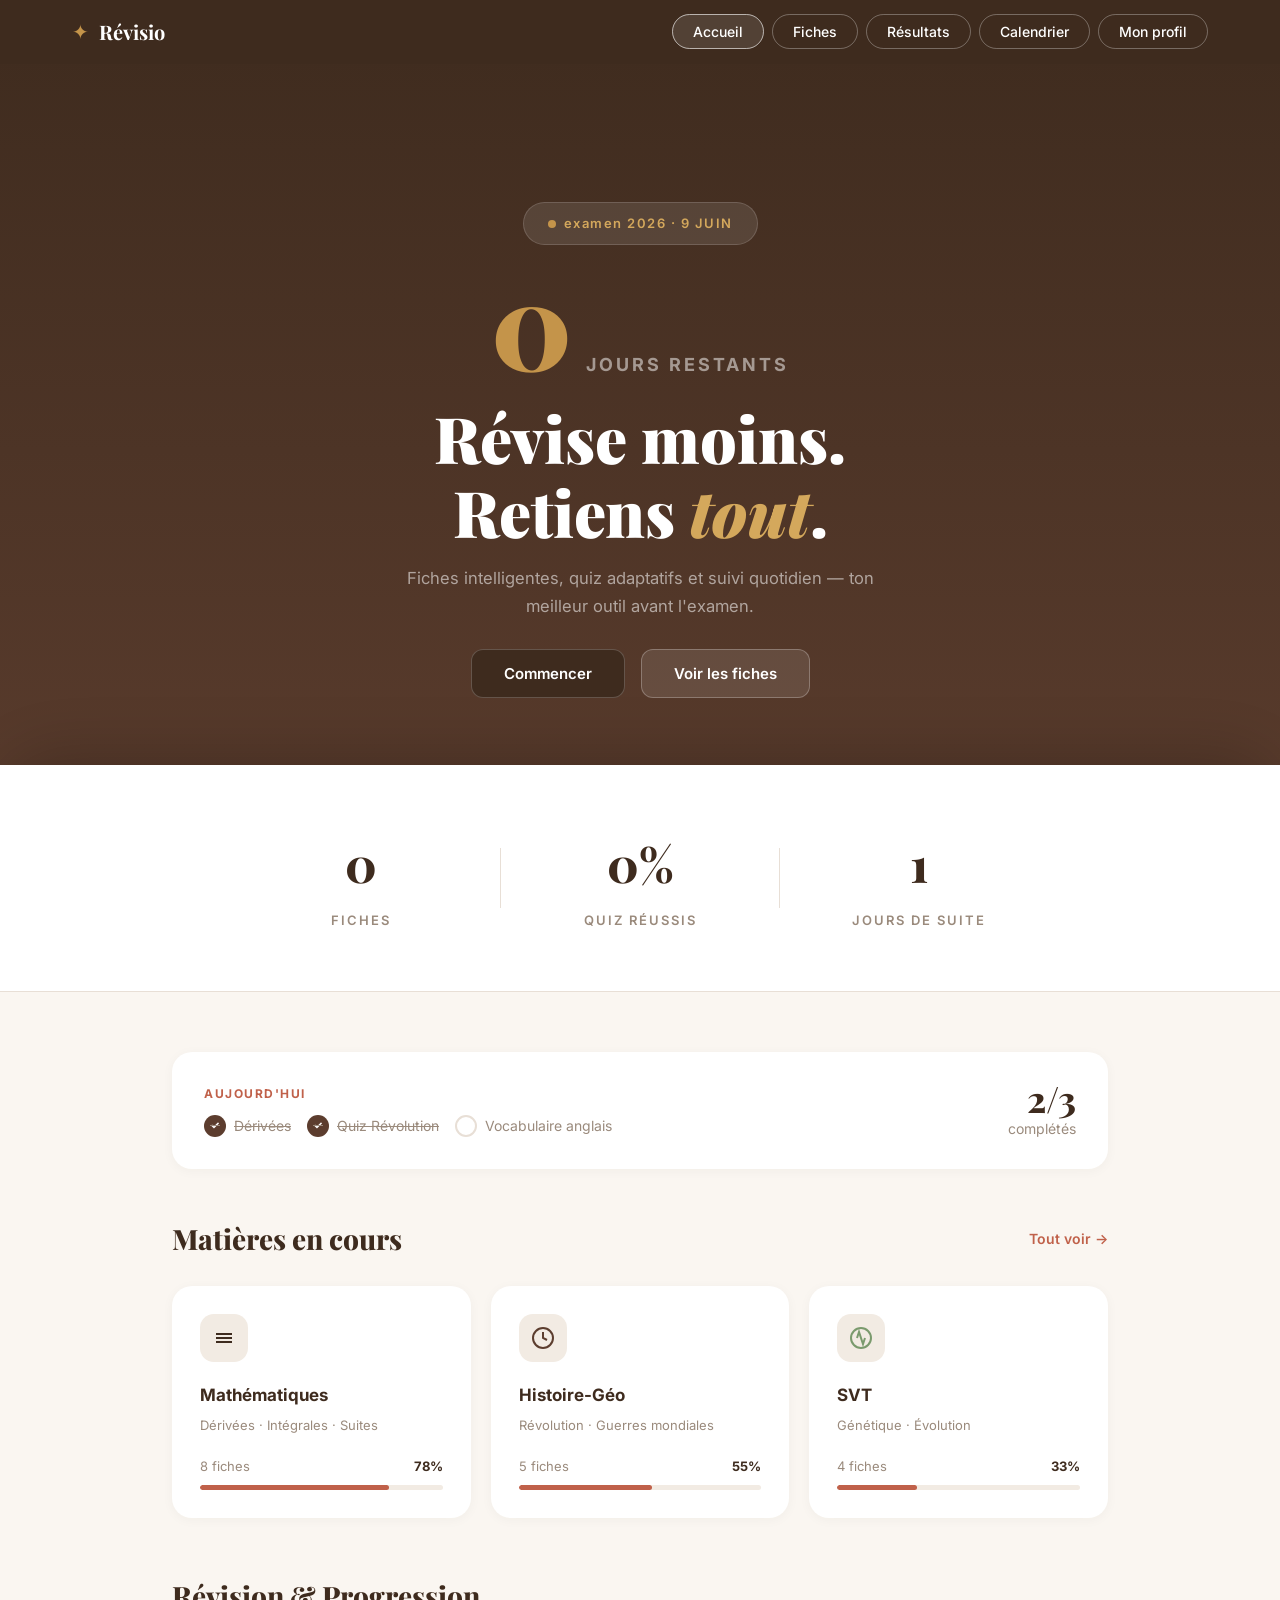
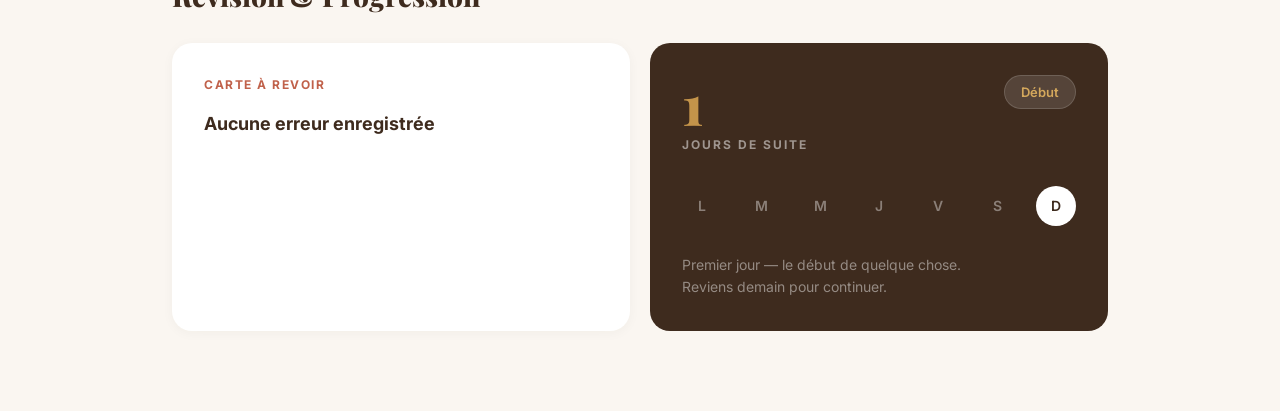
==== index.html @ da055833 "Initial commit - Révisio site" ====
<!DOCTYPE html>
<html lang="fr">
<head>
    <meta charset="UTF-8">
    <meta name="viewport" content="width=device-width, initial-scale=1.0">
    <title>Révisio — Révise moins. Retiens tout.</title>
    <link rel="stylesheet" href="css/style.css">
    <link href="https://fonts.googleapis.com/css2?family=Playfair+Display:ital,wght@0,700;0,800;0,900;1,700;1,800&family=Inter:wght@400;500;600;700&display=swap" rel="stylesheet">
</head>
<body>

    <!-- NAVBAR -->
    <nav class="navbar">
        <div class="nav-container">
            <div class="nav-logo">
                <span class="logo-icon">✦</span>
                <span class="logo-text">Révisio</span>
            </div>
            <div class="nav-hamburger" onclick="this.classList.toggle('open');document.querySelector('.nav-links').classList.toggle('open')"><span></span><span></span><span></span></div>
            <ul class="nav-links">
                <li><a href="index.html" class="active">Accueil</a></li>
                <li><a href="fiches.html">Fiches</a></li>
                <li><a href="resultats.html">Résultats</a></li>
                <li><a href="calendrier.html">Calendrier</a></li>
                <li><a href="#">Mon profil</a></li>
            </ul>
        </div>
    </nav>

    <!-- HERO -->
    <section class="hero">
        <div class="hero-container">
            <div class="hero-badge">
                <span class="badge-dot"></span>
                examen 2026 · 9 JUIN
            </div>
            <div class="countdown-big">
                <span id="countdown"></span> <span class="countdown-label">JOURS RESTANTS</span>
            </div>
            <h1 class="hero-title">Révise moins.<br>Retiens <em>tout</em>.</h1>
            <p class="hero-subtitle">Fiches intelligentes, quiz adaptatifs et suivi quotidien — ton<br>meilleur outil avant l'examen.</p>
            <div class="hero-buttons">
                <button class="btn btn-dark">Commencer</button>
                <button class="btn btn-outline">Voir les fiches</button>
            </div>
        </div>
    </section>

    <!-- SPACER to push content below the fixed hero -->
    <div class="hero-spacer"></div>

    <!-- CONTENT PANEL that slides up over the hero -->
    <div class="content-panel">

    <!-- STATS -->
    <section class="stats">
        <div class="stats-container">
            <div class="stat-item">
                <span class="stat-number">0</span>
                <span class="stat-label">FICHES</span>
            </div>
            <div class="stat-divider"></div>
            <div class="stat-item">
                <span class="stat-number">0%</span>
                <span class="stat-label">QUIZ RÉUSSIS</span>
            </div>
            <div class="stat-divider"></div>
            <div class="stat-item">
                <span class="stat-number">0</span>
                <span class="stat-label">JOURS DE SUITE</span>
            </div>
        </div>
    </section>

    <!-- DAILY PROGRESS & MATIÈRES -->
    <section class="main-content">
        <div class="main-container">

            <!-- TODAY -->
            <div class="today-card">
                <div class="today-left">
                    <span class="today-label">AUJOURD'HUI</span>
                    <div class="today-tasks">
                        <span class="task done"><span class="task-check">✓</span> Dérivées</span>
                        <span class="task done"><span class="task-check">✓</span> Quiz Révolution</span>
                        <span class="task pending"><span class="task-circle"></span> Vocabulaire anglais</span>
                    </div>
                </div>
                <div class="today-right">
                    <span class="today-count">2/3</span>
                    <span class="today-completed">complétés</span>
                </div>
            </div>

            <!-- MATIÈRES EN COURS -->
            <div class="matieres-header">
                <h2>Matières en cours</h2>
                <a href="#" class="see-all">Tout voir →</a>
            </div>
            <div class="matieres-grid">
                <div class="matiere-card">
                    <div class="matiere-icon icon-math">
                        <svg width="24" height="24" viewBox="0 0 24 24" fill="none" stroke="currentColor" stroke-width="2"><line x1="4" y1="8" x2="20" y2="8"/><line x1="4" y1="12" x2="20" y2="12"/><line x1="4" y1="16" x2="20" y2="16"/></svg>
                    </div>
                    <h3>Mathématiques</h3>
                    <p class="matiere-topics">Dérivées · Intégrales · Suites</p>
                    <div class="matiere-progress">
                        <div class="progress-info">
                            <span>8 fiches</span>
                            <span>78%</span>
                        </div>
                        <div class="progress-bar">
                            <div class="progress-fill" data-progress="78"></div>
                        </div>
                    </div>
                </div>
                <div class="matiere-card">
                    <div class="matiere-icon icon-history">
                        <svg width="24" height="24" viewBox="0 0 24 24" fill="none" stroke="currentColor" stroke-width="2"><circle cx="12" cy="12" r="10"/><polyline points="12 6 12 12 16 14"/></svg>
                    </div>
                    <h3>Histoire-Géo</h3>
                    <p class="matiere-topics">Révolution · Guerres mondiales</p>
                    <div class="matiere-progress">
                        <div class="progress-info">
                            <span>5 fiches</span>
                            <span>55%</span>
                        </div>
                        <div class="progress-bar">
                            <div class="progress-fill" data-progress="55"></div>
                        </div>
                    </div>
                </div>
                <div class="matiere-card">
                    <div class="matiere-icon icon-svt">
                        <svg width="24" height="24" viewBox="0 0 24 24" fill="none" stroke="currentColor" stroke-width="2"><path d="M12 2C6.48 2 2 6.48 2 12s4.48 10 10 10 10-4.48 10-10S17.52 2 12 2z"/><path d="M8 12l2-6 4 12 2-6"/></svg>
                    </div>
                    <h3>SVT</h3>
                    <p class="matiere-topics">Génétique · Évolution</p>
                    <div class="matiere-progress">
                        <div class="progress-info">
                            <span>4 fiches</span>
                            <span>33%</span>
                        </div>
                        <div class="progress-bar">
                            <div class="progress-fill" data-progress="33"></div>
                        </div>
                    </div>
                </div>
            </div>

            <!-- RÉVISION & PROGRESSION -->
            <h2 class="section-title">Révision & Progression</h2>
            <div class="quiz-progression-grid">
                <!-- Flashcard difficile -->
                <div class="quiz-card" id="hardFlashcard">
                    <span class="quiz-label">CARTE À REVOIR</span>
                    <p class="quiz-question" id="hardQuestion">Aucune erreur enregistrée</p>
                    <div class="quiz-answer-reveal">
                        <button class="btn btn-outline btn-sm" id="hardRevealBtn">Voir la réponse</button>
                        <p class="quiz-answer-text" id="hardAnswer" style="display:none;"></p>
                    </div>
                </div>
                <!-- Streak -->
                <div class="streak-card">
                    <div class="streak-top">
                        <div>
                            <span class="streak-number">7</span>
                            <span class="streak-text">JOURS DE SUITE</span>
                        </div>
                        <span class="streak-badge">En feu</span>
                    </div>
                    <div class="streak-days">
                        <span class="day">L</span>
                        <span class="day">M</span>
                        <span class="day">M</span>
                        <span class="day">J</span>
                        <span class="day">V</span>
                        <span class="day">S</span>
                        <span class="day active">D</span>
                    </div>
                    <p class="streak-message">Tu révises chaque jour depuis une semaine.<br>Continue — l'examen approche.</p>
                </div>
            </div>

        </div>
    </section>

    </div><!-- /content-panel -->

    <script src="js/script.js"></script>
    <script>
        // Charger une flashcard difficile depuis les erreurs
        const global = JSON.parse(localStorage.getItem('fc_results_global') || '{}');
        const allErrors = [];
        Object.values(global).forEach(m => {
            if (m.errors) allErrors.push(...m.errors);
        });
        if (allErrors.length > 0) {
            const rand = allErrors[Math.floor(Math.random() * allErrors.length)];
            document.getElementById('hardQuestion').textContent = rand.q;
            document.getElementById('hardAnswer').textContent = rand.a;
            document.getElementById('hardRevealBtn').addEventListener('click', function() {
                const ans = document.getElementById('hardAnswer');
                if (ans.style.display === 'none') {
                    ans.style.display = 'block';
                    this.textContent = 'Masquer';
                } else {
                    ans.style.display = 'none';
                    this.textContent = 'Voir la réponse';
                }
            });
        } else {
            document.getElementById('hardRevealBtn').style.display = 'none';
        }
    </script>

</body>
</html>
---- css/style.css ----
/* ===== RESET & BASE ===== */
*, *::before, *::after {
    margin: 0;
    padding: 0;
    box-sizing: border-box;
}

:root {
    --brown-dark: #3E2B1E;
    --brown-medium: #5C3D2E;
    --brown-light: #8B6F5E;
    --cream: #FAF6F1;
    --cream-dark: #F2EBE3;
    --gold: #C4944A;
    --gold-light: #D4A85C;
    --red-soft: #C0614A;
    --green-soft: #7A9A6D;
    --text-dark: #3E2B1E;
    --text-muted: #9A8A7C;
    --white: #FFFFFF;
    --border: #E8DFD6;
}

html {
    scroll-behavior: smooth;
}

body {
    font-family: 'Inter', -apple-system, BlinkMacSystemFont, sans-serif;
    color: var(--text-dark);
    background: var(--brown-dark);
    line-height: 1.6;
    overflow-x: hidden;
}

/* ===== NAVBAR ===== */
.navbar {
    background: var(--brown-dark);
    padding: 16px 0;
    position: fixed;
    top: 0;
    left: 0;
    right: 0;
    z-index: 200;
}

.nav-container {
    max-width: 1200px;
    margin: 0 auto;
    padding: 0 32px;
    display: flex;
    align-items: center;
    justify-content: space-between;
}

.nav-logo {
    display: flex;
    align-items: center;
    gap: 10px;
    color: var(--white);
}

.logo-icon {
    font-size: 20px;
    color: var(--gold);
}

.logo-text {
    font-family: 'Playfair Display', serif;
    font-size: 20px;
    font-weight: 700;
    color: var(--white);
}

.nav-links {
    display: flex;
    list-style: none;
    gap: 8px;
}

.nav-links a {
    text-decoration: none;
    color: var(--white);
    font-size: 14px;
    font-weight: 500;
    padding: 8px 20px;
    border-radius: 50px;
    border: 1.5px solid rgba(255, 255, 255, 0.3);
    transition: all 0.3s ease;
}

.nav-links a:hover,
.nav-links a.active {
    background: rgba(255, 255, 255, 0.1);
    border-color: rgba(255, 255, 255, 0.6);
}

/* ===== HERO (fixed behind everything) ===== */
.hero {
    background: linear-gradient(180deg, var(--brown-dark) 0%, var(--brown-medium) 100%);
    position: fixed;
    top: 0;
    left: 0;
    right: 0;
    height: 100vh;
    display: flex;
    align-items: center;
    justify-content: center;
    text-align: center;
    z-index: 1;
}

.hero-container {
    max-width: 800px;
    margin: 0 auto;
    padding: 0 32px;
}

.hero-badge {
    display: inline-flex;
    align-items: center;
    gap: 8px;
    background: rgba(255, 255, 255, 0.1);
    border: 1px solid rgba(255, 255, 255, 0.15);
    color: var(--gold-light);
    font-size: 13px;
    font-weight: 600;
    letter-spacing: 1.5px;
    padding: 10px 24px;
    border-radius: 50px;
    margin-bottom: 16px;
}

/* ===== COUNTDOWN BIG ===== */
.countdown-big {
    margin-bottom: 20px;
    display: flex;
    align-items: baseline;
    justify-content: center;
    gap: 14px;
}

.countdown-big #countdown {
    font-family: 'Playfair Display', serif;
    font-size: clamp(64px, 10vw, 120px);
    font-weight: 900;
    color: var(--gold);
    line-height: 1;
}

.countdown-label {
    font-size: clamp(12px, 1.5vw, 18px);
    font-weight: 700;
    letter-spacing: 3px;
    color: rgba(255, 255, 255, 0.5);
}

.badge-dot {
    width: 8px;
    height: 8px;
    background: var(--gold);
    border-radius: 50%;
    display: inline-block;
}

.hero-title {
    font-family: 'Playfair Display', serif;
    font-size: clamp(36px, 5vw, 64px);
    font-weight: 900;
    color: var(--white);
    line-height: 1.15;
    margin-bottom: 16px;
}

.hero-title em {
    font-style: italic;
    color: var(--gold-light);
}

.hero-subtitle {
    color: rgba(255, 255, 255, 0.55);
    font-size: clamp(14px, 1.3vw, 17px);
    line-height: 1.7;
    margin-bottom: 28px;
}

.hero-buttons {
    display: flex;
    gap: 16px;
    justify-content: center;
}

.btn {
    padding: 14px 32px;
    border-radius: 12px;
    font-size: 15px;
    font-weight: 600;
    cursor: pointer;
    transition: all 0.3s ease;
    border: none;
    font-family: inherit;
}

.btn-dark {
    background: var(--brown-dark);
    color: var(--white);
    border: 1.5px solid rgba(255, 255, 255, 0.2);
}

.btn-dark:hover {
    background: #2E1E12;
    border-color: rgba(255, 255, 255, 0.4);
}

.btn-outline {
    background: rgba(255, 255, 255, 0.1);
    color: var(--white);
    border: 1.5px solid rgba(255, 255, 255, 0.25);
}

.btn-outline:hover {
    background: rgba(255, 255, 255, 0.18);
}

/* ===== SPACER (pushes content below hero) ===== */
.hero-spacer {
    height: 85vh;
    position: relative;
    z-index: 1;
    pointer-events: none;
}

/* ===== CONTENT PANEL (slides up over the hero) ===== */
.content-panel {
    position: relative;
    z-index: 300;
    background: var(--white);
    border-radius: 60px 60px 0 0;
    box-shadow: 0 -10px 60px rgba(0, 0, 0, 0.2);
}

/* ===== STATS ===== */
.stats {
    background: var(--white);
    padding: 60px 0;
    border-bottom: 1px solid var(--border);
}

.stats-container {
    max-width: 900px;
    margin: 0 auto;
    padding: 0 32px;
    display: flex;
    align-items: center;
    justify-content: center;
}

.stat-item {
    flex: 1;
    text-align: center;
    display: flex;
    flex-direction: column;
    gap: 8px;
}

.stat-number {
    font-family: 'Playfair Display', serif;
    font-size: 48px;
    font-weight: 800;
    color: var(--brown-dark);
}

.stat-label {
    font-size: 13px;
    font-weight: 600;
    letter-spacing: 2px;
    color: var(--text-muted);
}

.stat-divider {
    width: 1px;
    height: 60px;
    background: var(--border);
}

/* ===== MAIN CONTENT ===== */
.main-content {
    background: var(--cream);
    padding: 60px 0 80px;
}

.main-container {
    max-width: 1000px;
    margin: 0 auto;
    padding: 0 32px;
}

/* TODAY CARD */
.today-card {
    background: var(--white);
    border-radius: 20px;
    padding: 28px 32px;
    display: flex;
    align-items: center;
    justify-content: space-between;
    margin-bottom: 48px;
    box-shadow: 0 2px 12px rgba(62, 43, 30, 0.04);
}

.today-label {
    font-size: 12px;
    font-weight: 700;
    letter-spacing: 1.5px;
    color: var(--red-soft);
    display: block;
    margin-bottom: 12px;
}

.today-tasks {
    display: flex;
    gap: 16px;
    align-items: center;
}

.task {
    display: inline-flex;
    align-items: center;
    gap: 8px;
    font-size: 14px;
    color: var(--text-muted);
}

.task-check {
    width: 22px;
    height: 22px;
    border-radius: 50%;
    background: var(--brown-medium);
    color: white;
    display: inline-flex;
    align-items: center;
    justify-content: center;
    font-size: 11px;
    font-weight: 700;
}

.task-circle {
    width: 22px;
    height: 22px;
    border-radius: 50%;
    border: 2px solid var(--border);
    display: inline-block;
}

.task.done {
    text-decoration: line-through;
    color: var(--text-muted);
}

.today-right {
    text-align: right;
}

.today-count {
    font-family: 'Playfair Display', serif;
    font-size: 36px;
    font-weight: 800;
    color: var(--brown-dark);
    display: block;
    line-height: 1;
}

.today-completed {
    font-size: 14px;
    color: var(--text-muted);
}

/* MATIÈRES */
.matieres-header {
    display: flex;
    justify-content: space-between;
    align-items: center;
    margin-bottom: 24px;
}

.matieres-header h2 {
    font-family: 'Playfair Display', serif;
    font-size: 28px;
    font-weight: 800;
    color: var(--brown-dark);
}

.see-all {
    color: var(--red-soft);
    text-decoration: none;
    font-size: 14px;
    font-weight: 600;
    transition: opacity 0.2s;
}

.see-all:hover {
    opacity: 0.7;
}

.matieres-grid {
    display: grid;
    grid-template-columns: repeat(3, 1fr);
    gap: 20px;
    margin-bottom: 56px;
}

.matiere-card {
    background: var(--white);
    border-radius: 20px;
    padding: 28px;
    box-shadow: 0 2px 12px rgba(62, 43, 30, 0.04);
    transition: transform 0.2s ease, box-shadow 0.2s ease;
}

.matiere-card:hover {
    transform: translateY(-2px);
    box-shadow: 0 8px 24px rgba(62, 43, 30, 0.08);
}

.matiere-icon {
    width: 48px;
    height: 48px;
    border-radius: 14px;
    display: flex;
    align-items: center;
    justify-content: center;
    margin-bottom: 20px;
}

.icon-math {
    background: var(--cream-dark);
    color: var(--brown-dark);
}

.icon-history {
    background: var(--cream-dark);
    color: var(--brown-medium);
}

.icon-svt {
    background: var(--cream-dark);
    color: var(--green-soft);
}

.matiere-card h3 {
    font-size: 17px;
    font-weight: 700;
    margin-bottom: 6px;
    color: var(--brown-dark);
}

.matiere-topics {
    font-size: 13px;
    color: var(--text-muted);
    margin-bottom: 20px;
}

.matiere-progress {
    margin-top: auto;
}

.progress-info {
    display: flex;
    justify-content: space-between;
    font-size: 13px;
    margin-bottom: 8px;
    color: var(--text-muted);
}

.progress-info span:last-child {
    font-weight: 700;
    color: var(--brown-dark);
}

.progress-bar {
    height: 5px;
    background: var(--cream-dark);
    border-radius: 10px;
    overflow: hidden;
}

.progress-fill {
    height: 100%;
    background: var(--red-soft);
    border-radius: 10px;
    width: 0;
    transition: width 1.2s ease;
}

/* QUIZ & PROGRESSION */
.section-title {
    font-family: 'Playfair Display', serif;
    font-size: 28px;
    font-weight: 800;
    color: var(--brown-dark);
    margin-bottom: 24px;
}

.quiz-progression-grid {
    display: grid;
    grid-template-columns: 1fr 1fr;
    gap: 20px;
}

.quiz-card {
    background: var(--white);
    border-radius: 20px;
    padding: 32px;
    box-shadow: 0 2px 12px rgba(62, 43, 30, 0.04);
}

.quiz-label {
    font-size: 12px;
    font-weight: 700;
    letter-spacing: 1.5px;
    color: var(--red-soft);
    display: block;
    margin-bottom: 16px;
}

.quiz-question {
    font-size: 18px;
    font-weight: 700;
    color: var(--brown-dark);
    margin-bottom: 24px;
    line-height: 1.5;
}

.quiz-answer-reveal {
    margin-top: 20px;
    text-align: center;
}

.btn-sm {
    padding: 10px 24px;
    font-size: 13px;
}

.quiz-answer-text {
    font-family: 'Playfair Display', serif;
    font-size: 24px;
    font-weight: 900;
    color: var(--gold);
    margin-top: 16px;
}

.quiz-options {
    display: flex;
    flex-direction: column;
    gap: 10px;
}

.quiz-option {
    width: 100%;
    padding: 14px 20px;
    border-radius: 12px;
    border: 1.5px solid var(--border);
    background: var(--cream);
    font-size: 15px;
    font-family: inherit;
    color: var(--brown-dark);
    cursor: pointer;
    text-align: left;
    transition: all 0.2s;
}

.quiz-option:hover {
    border-color: var(--brown-light);
}

.quiz-option.correct.selected {
    background: rgba(196, 148, 74, 0.12);
    border-color: var(--gold);
    color: var(--brown-dark);
    font-weight: 600;
}

/* STREAK CARD */
.streak-card {
    background: var(--brown-dark);
    border-radius: 20px;
    padding: 32px;
    color: var(--white);
}

.streak-top {
    display: flex;
    justify-content: space-between;
    align-items: flex-start;
    margin-bottom: 32px;
}

.streak-number {
    font-family: 'Playfair Display', serif;
    font-size: 56px;
    font-weight: 800;
    color: var(--gold);
    display: block;
    line-height: 1;
}

.streak-text {
    font-size: 12px;
    font-weight: 700;
    letter-spacing: 2px;
    color: rgba(255, 255, 255, 0.5);
    display: block;
    margin-top: 4px;
}

.streak-badge {
    background: rgba(255, 255, 255, 0.12);
    border: 1px solid rgba(255, 255, 255, 0.15);
    padding: 6px 16px;
    border-radius: 50px;
    font-size: 13px;
    font-weight: 600;
    color: var(--gold-light);
}

.streak-days {
    display: flex;
    justify-content: space-between;
    margin-bottom: 28px;
}

.day {
    width: 40px;
    height: 40px;
    display: flex;
    align-items: center;
    justify-content: center;
    border-radius: 50%;
    font-size: 14px;
    font-weight: 600;
    color: rgba(255, 255, 255, 0.4);
}

.day.active {
    background: var(--white);
    color: var(--brown-dark);
}

.day.done {
    background: rgba(255, 255, 255, 0.15);
    color: rgba(255, 255, 255, 0.7);
}

.streak-message {
    font-size: 14px;
    color: rgba(255, 255, 255, 0.45);
    line-height: 1.6;
}

/* ===== RESPONSIVE — TABLET ===== */
@media (max-width: 1024px) {
    .hero-title {
        font-size: 50px;
    }

    .countdown-big #countdown {
        font-size: 90px;
    }

    .countdown-label {
        font-size: 16px;
    }

    .matieres-grid {
        grid-template-columns: repeat(2, 1fr);
    }

    .quiz-progression-grid {
        grid-template-columns: 1fr;
    }

    .stat-number {
        font-size: 36px;
    }

    .nav-links a {
        padding: 6px 14px;
        font-size: 13px;
    }
}

/* ===== RESPONSIVE — MOBILE ===== */
/* ===== HAMBURGER MENU ===== */
.nav-hamburger {
    display: none;
    flex-direction: column;
    gap: 5px;
    cursor: pointer;
    padding: 8px;
    z-index: 1001;
}

.nav-hamburger span {
    width: 22px;
    height: 2px;
    background: var(--white);
    border-radius: 2px;
    transition: all 0.3s ease;
}

.nav-hamburger.open span:nth-child(1) {
    transform: rotate(45deg) translate(5px, 5px);
}

.nav-hamburger.open span:nth-child(2) {
    opacity: 0;
}

.nav-hamburger.open span:nth-child(3) {
    transform: rotate(-45deg) translate(5px, -5px);
}

@media (max-width: 768px) {
    .nav-hamburger {
        display: flex;
    }

    .nav-links {
        display: none;
        position: fixed;
        top: 0;
        left: 0;
        right: 0;
        bottom: 0;
        background: var(--brown-dark);
        flex-direction: column;
        align-items: center;
        justify-content: center;
        gap: 16px;
        z-index: 1000;
    }

    .nav-links.open {
        display: flex;
    }

    .nav-links a {
        font-size: 18px;
        padding: 12px 32px;
    }

    .hero-container {
        padding: 0 20px;
        padding-top: 40px;
    }

    .hero-title {
        font-size: 36px;
    }

    .countdown-big {
        gap: 10px;
        flex-direction: column;
        align-items: center;
    }

    .countdown-big #countdown {
        font-size: 64px;
    }

    .countdown-label {
        font-size: 12px;
        letter-spacing: 2px;
    }

    .hero-subtitle {
        font-size: 15px;
    }

    .hero-subtitle br {
        display: none;
    }

    .hero-buttons {
        flex-direction: column;
        align-items: center;
        gap: 12px;
    }

    .btn {
        width: 100%;
        max-width: 280px;
        text-align: center;
    }

    .hero-badge {
        font-size: 11px;
        padding: 8px 16px;
    }

    .content-panel {
        border-radius: 32px 32px 0 0;
    }

    .stats {
        padding: 40px 0;
    }

    .stats-container {
        flex-direction: column;
        gap: 24px;
    }

    .stat-number {
        font-size: 32px;
    }

    .stat-divider {
        width: 60px;
        height: 1px;
    }

    .main-content {
        padding: 40px 0 60px;
    }

    .main-container {
        padding: 0 16px;
    }

    .today-card {
        flex-direction: column;
        gap: 16px;
        align-items: flex-start;
        padding: 20px;
    }

    .today-tasks {
        flex-wrap: wrap;
        gap: 10px;
    }

    .today-right {
        text-align: left;
    }

    .today-count {
        font-size: 28px;
    }

    .matieres-header h2,
    .section-title {
        font-size: 22px;
    }

    .matieres-grid {
        grid-template-columns: 1fr;
        gap: 14px;
    }

    .matiere-card {
        padding: 20px;
    }

    .quiz-progression-grid {
        grid-template-columns: 1fr;
        gap: 14px;
    }

    .quiz-card,
    .streak-card {
        padding: 24px;
    }

    .streak-number {
        font-size: 40px;
    }

    .streak-days {
        gap: 4px;
    }

    .day {
        width: 34px;
        height: 34px;
        font-size: 12px;
    }
}

/* ===== RESPONSIVE — SMALL MOBILE ===== */
@media (max-width: 400px) {
    .hero-title {
        font-size: 28px;
    }

    .countdown-big #countdown {
        font-size: 48px;
    }

    .stat-number {
        font-size: 28px;
    }
}
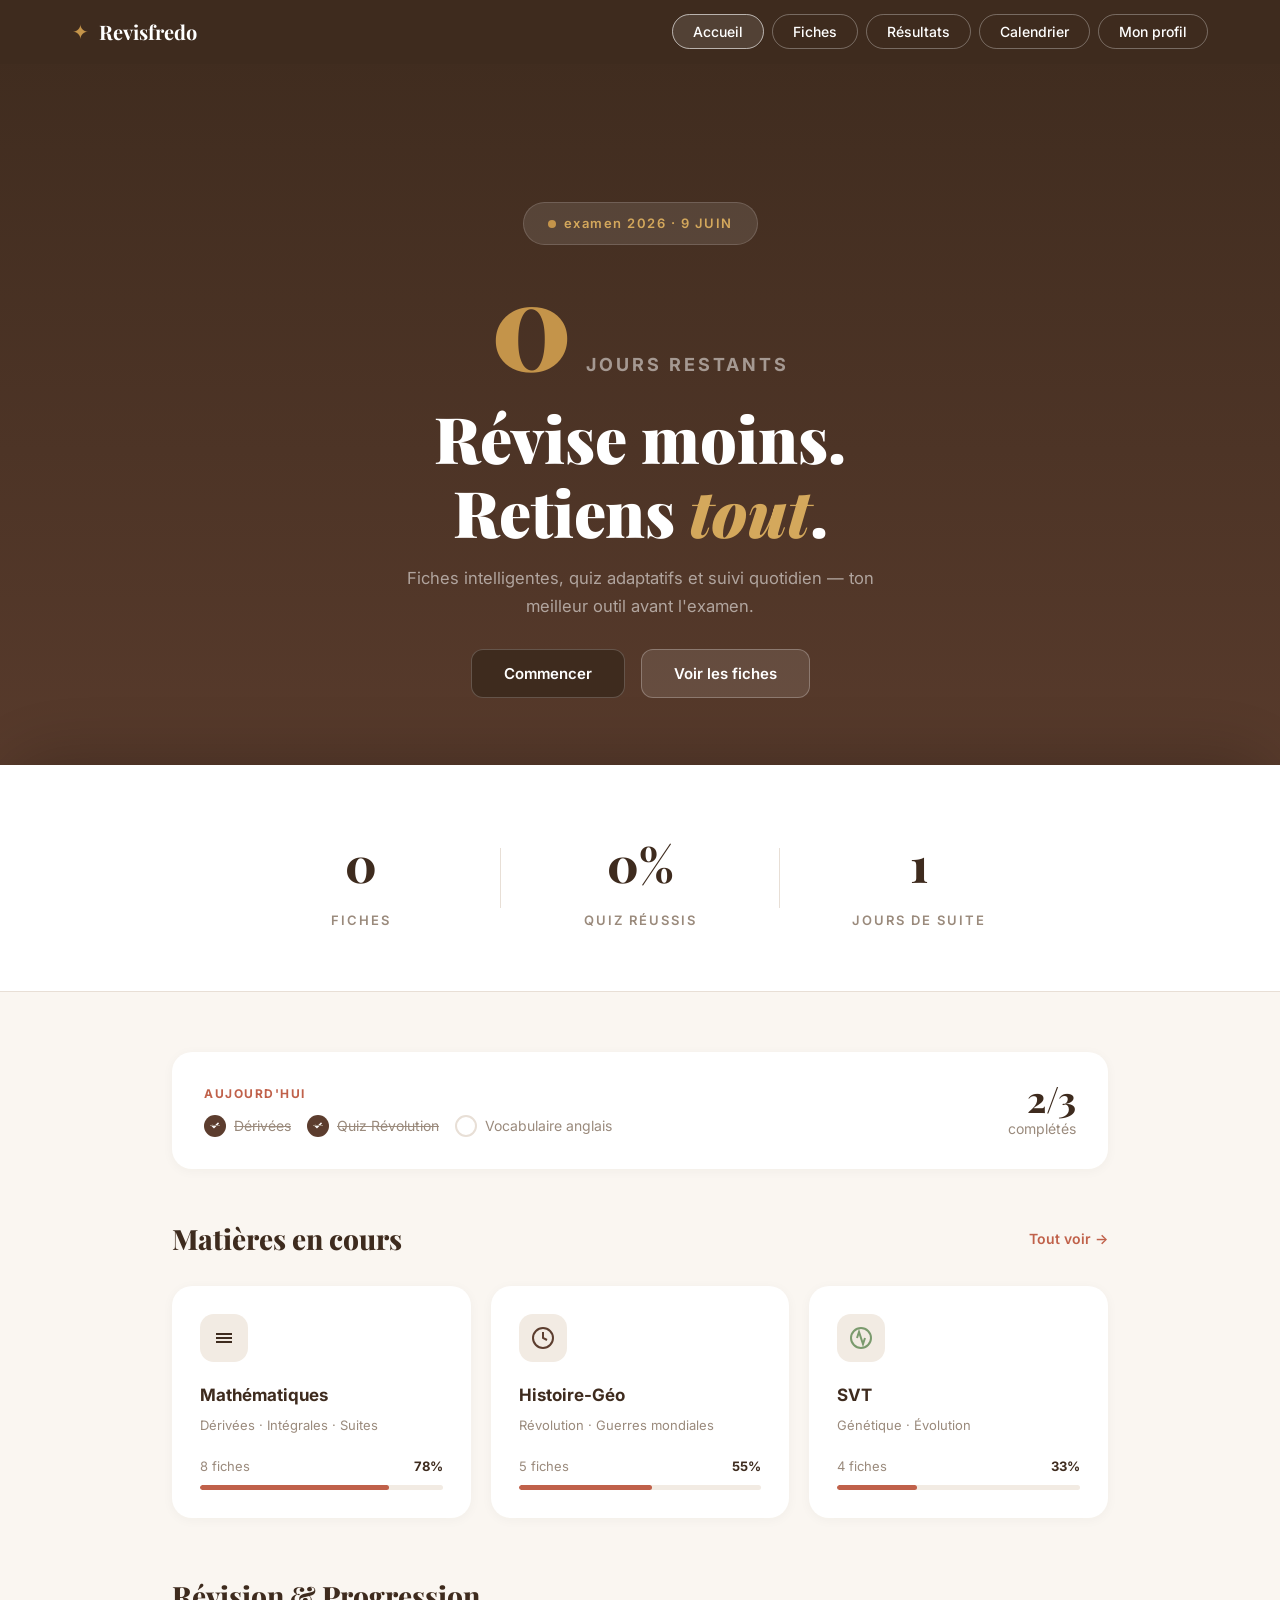
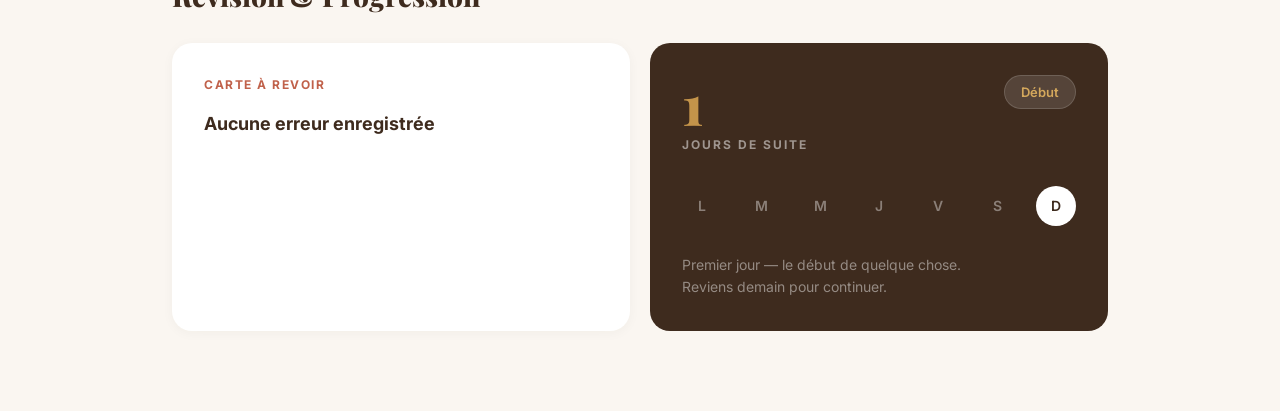
==== commit 94896d2b: "Ajout système de comptes Firebase (Auth + Firestore) - Page profil.html avec connexion/inscription e" ====
--- a/index.html
+++ b/index.html
@@ -3,7 +3,7 @@
 <head>
     <meta charset="UTF-8">
     <meta name="viewport" content="width=device-width, initial-scale=1.0">
-    <title>Révisio — Révise moins. Retiens tout.</title>
+    <title>Revisfredo — Révise moins. Retiens tout.</title>
     <link rel="stylesheet" href="css/style.css">
     <link href="https://fonts.googleapis.com/css2?family=Playfair+Display:ital,wght@0,700;0,800;0,900;1,700;1,800&family=Inter:wght@400;500;600;700&display=swap" rel="stylesheet">
 </head>
@@ -14,7 +14,7 @@
         <div class="nav-container">
             <div class="nav-logo">
                 <span class="logo-icon">✦</span>
-                <span class="logo-text">Révisio</span>
+                <span class="logo-text">Revisfredo</span>
             </div>
             <div class="nav-hamburger" onclick="this.classList.toggle('open');document.querySelector('.nav-links').classList.toggle('open')"><span></span><span></span><span></span></div>
             <ul class="nav-links">
@@ -22,7 +22,7 @@
                 <li><a href="fiches.html">Fiches</a></li>
                 <li><a href="resultats.html">Résultats</a></li>
                 <li><a href="calendrier.html">Calendrier</a></li>
-                <li><a href="#">Mon profil</a></li>
+                <li><a href="profil.html">Mon profil</a></li>
             </ul>
         </div>
     </nav>
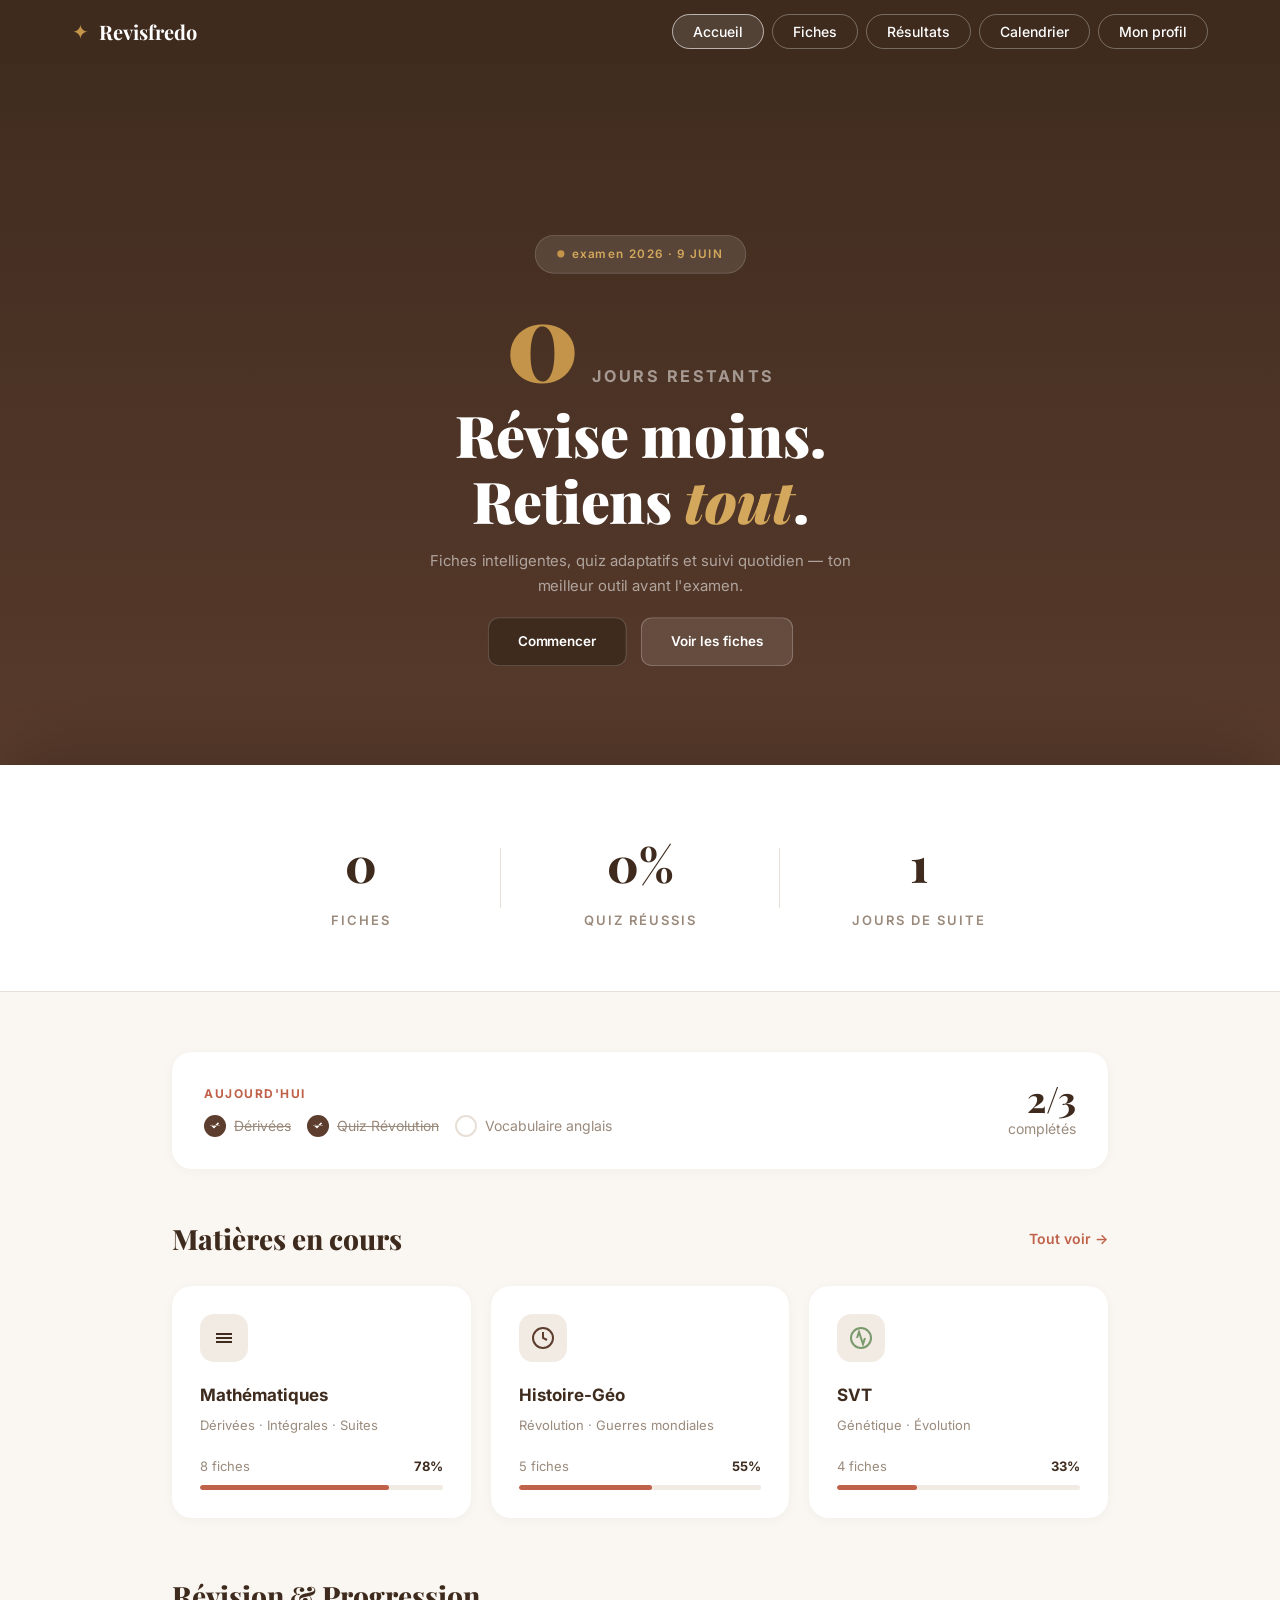
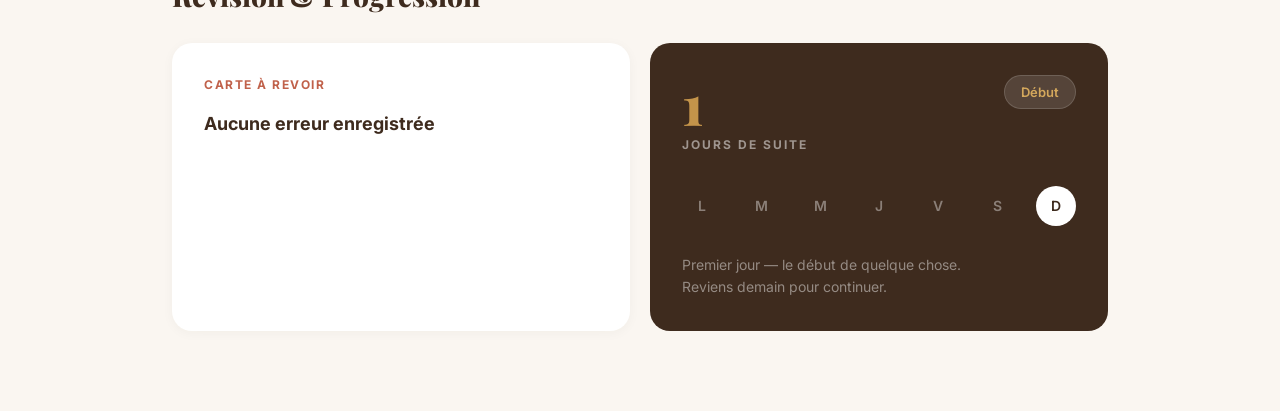
==== commit 5c80967b: "Fix boutons + responsive Mac 16" et mobile - Boutons Commencer et Voir les fiches redirigent vers fi" ====
--- a/index.html
+++ b/index.html
@@ -40,8 +40,8 @@
             <h1 class="hero-title">Révise moins.<br>Retiens <em>tout</em>.</h1>
             <p class="hero-subtitle">Fiches intelligentes, quiz adaptatifs et suivi quotidien — ton<br>meilleur outil avant l'examen.</p>
             <div class="hero-buttons">
-                <button class="btn btn-dark">Commencer</button>
-                <button class="btn btn-outline">Voir les fiches</button>
+                <a href="fiches.html" class="btn btn-dark">Commencer</a>
+                <a href="fiches.html" class="btn btn-outline">Voir les fiches</a>
             </div>
         </div>
     </section>
--- a/css/style.css
+++ b/css/style.css
@@ -200,6 +200,9 @@
     transition: all 0.3s ease;
     border: none;
     font-family: inherit;
+    text-decoration: none;
+    display: inline-block;
+    text-align: center;
 }
 
 .btn-dark {
@@ -655,6 +658,36 @@
     font-size: 14px;
     color: rgba(255, 255, 255, 0.45);
     line-height: 1.6;
+}
+
+/* ===== RESPONSIVE — MAC 14"/16" ===== */
+@media (max-height: 900px) {
+    .hero-container {
+        transform: scale(0.9);
+        transform-origin: center center;
+    }
+
+    .countdown-big {
+        margin-bottom: 12px;
+    }
+
+    .hero-badge {
+        margin-bottom: 10px;
+    }
+
+    .hero-subtitle {
+        margin-bottom: 20px;
+    }
+}
+
+@media (max-height: 750px) {
+    .hero-container {
+        transform: scale(0.82);
+    }
+
+    .hero-spacer {
+        height: 80vh;
+    }
 }
 
 /* ===== RESPONSIVE — TABLET ===== */
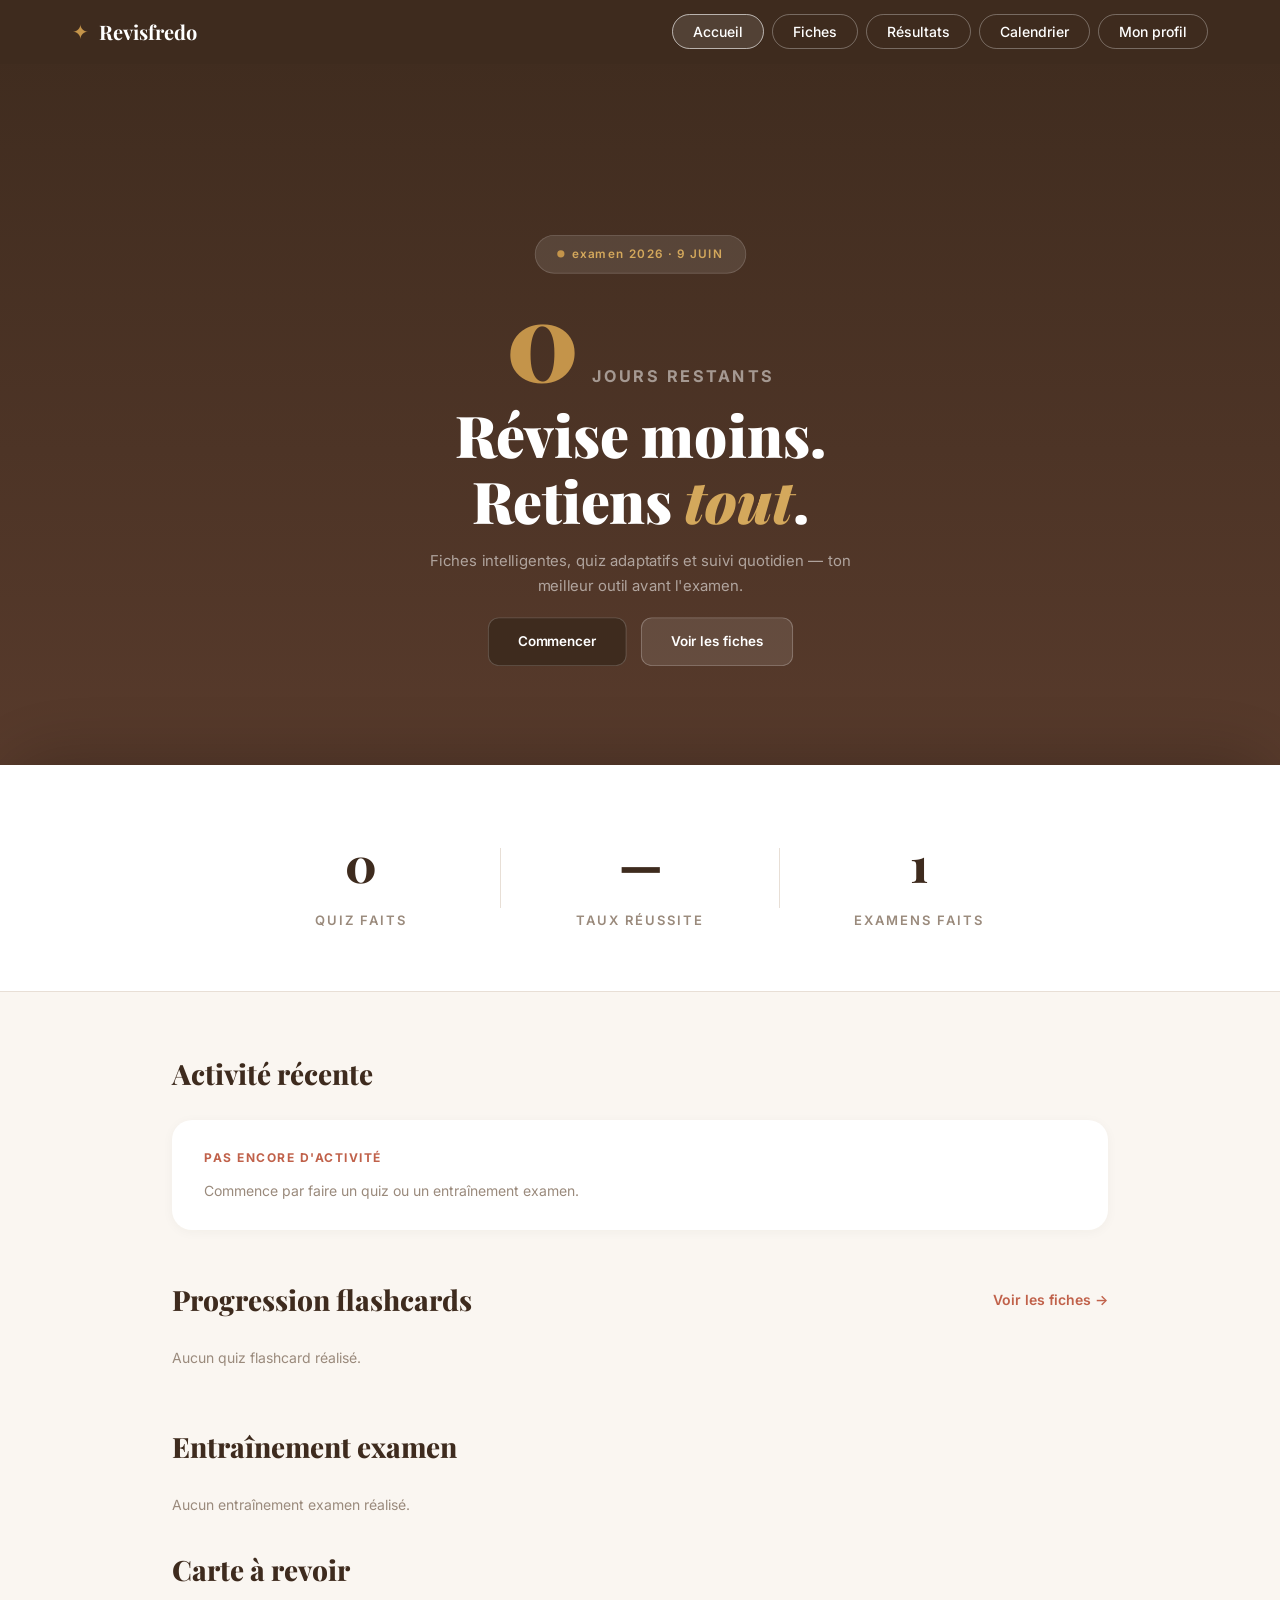
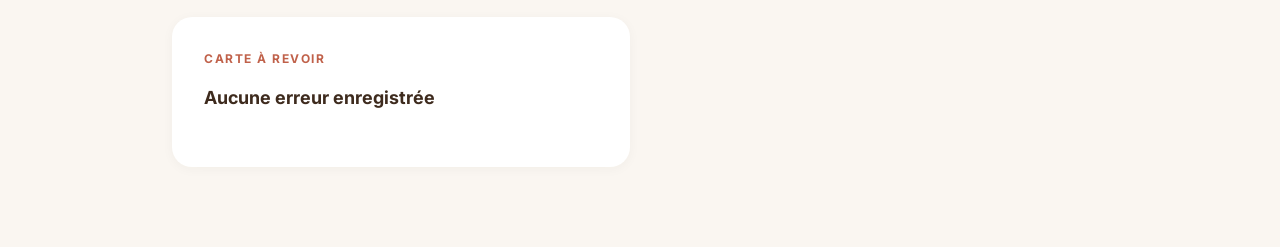
==== commit b0db2677: "Remplace le contenu fixe de l'accueil par des données dynamiques Stats, activité récente, progressio" ====
--- a/index.html
+++ b/index.html
@@ -16,7 +16,7 @@
                 <span class="logo-icon">✦</span>
                 <span class="logo-text">Revisfredo</span>
             </div>
-            <div class="nav-hamburger" onclick="this.classList.toggle('open');document.querySelector('.nav-links').classList.toggle('open')"><span></span><span></span><span></span></div>
+            <div class="nav-hamburger" onclick="this.classList.toggle('open');document.querySelector('.nav-links').classList.toggle('open');document.body.classList.toggle('menu-open');document.documentElement.classList.toggle('menu-open')"><span></span><span></span><span></span></div>
             <ul class="nav-links">
                 <li><a href="index.html" class="active">Accueil</a></li>
                 <li><a href="fiches.html">Fiches</a></li>
@@ -52,106 +52,51 @@
     <!-- CONTENT PANEL that slides up over the hero -->
     <div class="content-panel">
 
-    <!-- STATS -->
+    <!-- STATS (dynamiques) -->
     <section class="stats">
         <div class="stats-container">
             <div class="stat-item">
-                <span class="stat-number">0</span>
-                <span class="stat-label">FICHES</span>
+                <span class="stat-number" id="statQuiz">0</span>
+                <span class="stat-label">QUIZ FAITS</span>
             </div>
             <div class="stat-divider"></div>
             <div class="stat-item">
-                <span class="stat-number">0%</span>
-                <span class="stat-label">QUIZ RÉUSSIS</span>
+                <span class="stat-number" id="statPct">0%</span>
+                <span class="stat-label">TAUX RÉUSSITE</span>
             </div>
             <div class="stat-divider"></div>
             <div class="stat-item">
-                <span class="stat-number">0</span>
-                <span class="stat-label">JOURS DE SUITE</span>
+                <span class="stat-number" id="statExam">0</span>
+                <span class="stat-label">EXAMENS FAITS</span>
             </div>
         </div>
     </section>
 
-    <!-- DAILY PROGRESS & MATIÈRES -->
     <section class="main-content">
         <div class="main-container">
 
-            <!-- TODAY -->
-            <div class="today-card">
-                <div class="today-left">
-                    <span class="today-label">AUJOURD'HUI</span>
-                    <div class="today-tasks">
-                        <span class="task done"><span class="task-check">✓</span> Dérivées</span>
-                        <span class="task done"><span class="task-check">✓</span> Quiz Révolution</span>
-                        <span class="task pending"><span class="task-circle"></span> Vocabulaire anglais</span>
-                    </div>
-                </div>
-                <div class="today-right">
-                    <span class="today-count">2/3</span>
-                    <span class="today-completed">complétés</span>
-                </div>
-            </div>
-
-            <!-- MATIÈRES EN COURS -->
+            <!-- ACTIVITÉ RÉCENTE -->
             <div class="matieres-header">
-                <h2>Matières en cours</h2>
-                <a href="#" class="see-all">Tout voir →</a>
-            </div>
-            <div class="matieres-grid">
-                <div class="matiere-card">
-                    <div class="matiere-icon icon-math">
-                        <svg width="24" height="24" viewBox="0 0 24 24" fill="none" stroke="currentColor" stroke-width="2"><line x1="4" y1="8" x2="20" y2="8"/><line x1="4" y1="12" x2="20" y2="12"/><line x1="4" y1="16" x2="20" y2="16"/></svg>
-                    </div>
-                    <h3>Mathématiques</h3>
-                    <p class="matiere-topics">Dérivées · Intégrales · Suites</p>
-                    <div class="matiere-progress">
-                        <div class="progress-info">
-                            <span>8 fiches</span>
-                            <span>78%</span>
-                        </div>
-                        <div class="progress-bar">
-                            <div class="progress-fill" data-progress="78"></div>
-                        </div>
-                    </div>
-                </div>
-                <div class="matiere-card">
-                    <div class="matiere-icon icon-history">
-                        <svg width="24" height="24" viewBox="0 0 24 24" fill="none" stroke="currentColor" stroke-width="2"><circle cx="12" cy="12" r="10"/><polyline points="12 6 12 12 16 14"/></svg>
-                    </div>
-                    <h3>Histoire-Géo</h3>
-                    <p class="matiere-topics">Révolution · Guerres mondiales</p>
-                    <div class="matiere-progress">
-                        <div class="progress-info">
-                            <span>5 fiches</span>
-                            <span>55%</span>
-                        </div>
-                        <div class="progress-bar">
-                            <div class="progress-fill" data-progress="55"></div>
-                        </div>
-                    </div>
-                </div>
-                <div class="matiere-card">
-                    <div class="matiere-icon icon-svt">
-                        <svg width="24" height="24" viewBox="0 0 24 24" fill="none" stroke="currentColor" stroke-width="2"><path d="M12 2C6.48 2 2 6.48 2 12s4.48 10 10 10 10-4.48 10-10S17.52 2 12 2z"/><path d="M8 12l2-6 4 12 2-6"/></svg>
-                    </div>
-                    <h3>SVT</h3>
-                    <p class="matiere-topics">Génétique · Évolution</p>
-                    <div class="matiere-progress">
-                        <div class="progress-info">
-                            <span>4 fiches</span>
-                            <span>33%</span>
-                        </div>
-                        <div class="progress-bar">
-                            <div class="progress-fill" data-progress="33"></div>
-                        </div>
-                    </div>
-                </div>
-            </div>
-
-            <!-- RÉVISION & PROGRESSION -->
-            <h2 class="section-title">Révision & Progression</h2>
+                <h2>Activité récente</h2>
+            </div>
+            <div id="recentActivity"></div>
+
+            <!-- FLASHCARDS PAR MODULE -->
+            <div class="matieres-header" style="margin-top:32px;">
+                <h2>Progression flashcards</h2>
+                <a href="fiches.html" class="see-all">Voir les fiches →</a>
+            </div>
+            <div class="matieres-grid" id="fcProgress"></div>
+
+            <!-- ENTRAÎNEMENT EXAMEN -->
+            <div class="matieres-header" style="margin-top:32px;">
+                <h2>Entraînement examen</h2>
+            </div>
+            <div id="examProgress"></div>
+
+            <!-- CARTE À REVOIR -->
+            <h2 class="section-title" style="margin-top:32px;">Carte à revoir</h2>
             <div class="quiz-progression-grid">
-                <!-- Flashcard difficile -->
                 <div class="quiz-card" id="hardFlashcard">
                     <span class="quiz-label">CARTE À REVOIR</span>
                     <p class="quiz-question" id="hardQuestion">Aucune erreur enregistrée</p>
@@ -160,26 +105,6 @@
                         <p class="quiz-answer-text" id="hardAnswer" style="display:none;"></p>
                     </div>
                 </div>
-                <!-- Streak -->
-                <div class="streak-card">
-                    <div class="streak-top">
-                        <div>
-                            <span class="streak-number">7</span>
-                            <span class="streak-text">JOURS DE SUITE</span>
-                        </div>
-                        <span class="streak-badge">En feu</span>
-                    </div>
-                    <div class="streak-days">
-                        <span class="day">L</span>
-                        <span class="day">M</span>
-                        <span class="day">M</span>
-                        <span class="day">J</span>
-                        <span class="day">V</span>
-                        <span class="day">S</span>
-                        <span class="day active">D</span>
-                    </div>
-                    <p class="streak-message">Tu révises chaque jour depuis une semaine.<br>Continue — l'examen approche.</p>
-                </div>
             </div>
 
         </div>
@@ -189,10 +114,162 @@
 
     <script src="js/script.js"></script>
     <script>
-        // Charger une flashcard difficile depuis les erreurs
-        const global = JSON.parse(localStorage.getItem('fc_results_global') || '{}');
+    (function() {
+        // === FLASHCARD RESULTS ===
+        const fcGlobal = JSON.parse(localStorage.getItem('fc_results_global') || '{}');
+        let totalQuiz = 0, totalCorrect = 0, totalCards = 0;
+
+        Object.values(fcGlobal).forEach(m => {
+            if (m.total) { totalCards += m.total; totalCorrect += m.correct; totalQuiz++; }
+        });
+
+        // === EXAM RESULTS ===
+        let examCount = 0;
+        const examModules = ['M106','M117','M231','M162','M319'];
+        const allExamStats = {};
+        examModules.forEach(code => {
+            const key = `exam_stats_${code}`;
+            const stats = JSON.parse(localStorage.getItem(key) || '{}');
+            if (Object.keys(stats).length > 0) {
+                examCount++;
+                Object.entries(stats).forEach(([theme, data]) => {
+                    totalCards += data.correct + data.wrong;
+                    totalCorrect += data.correct;
+                    allExamStats[theme] = data;
+                });
+            }
+        });
+        // Also check by name
+        ['Maintenance BDD','Infrastructure réseau','Protection des données','Modélisation de données','C++','Sciences appliquées'].forEach(name => {
+            const key = `exam_stats_${name}`;
+            const stats = JSON.parse(localStorage.getItem(key) || '{}');
+            if (Object.keys(stats).length > 0) {
+                examCount++;
+                Object.entries(stats).forEach(([theme, data]) => {
+                    if (!allExamStats[theme]) {
+                        totalCards += data.correct + data.wrong;
+                        totalCorrect += data.correct;
+                        allExamStats[theme] = data;
+                    }
+                });
+            }
+        });
+
+        // STATS BAR
+        document.getElementById('statQuiz').textContent = totalQuiz;
+        document.getElementById('statPct').textContent = totalCards > 0 ? Math.round(totalCorrect / totalCards * 100) + '%' : '—';
+        document.getElementById('statExam').textContent = examCount;
+
+        // === RECENT ACTIVITY ===
+        const recentDiv = document.getElementById('recentActivity');
+        const activities = [];
+
+        Object.entries(fcGlobal).forEach(([key, m]) => {
+            if (m.total > 0) {
+                const pct = Math.round(m.correct / m.total * 100);
+                activities.push({
+                    type: 'flashcard',
+                    name: m.name || key,
+                    code: m.code || key,
+                    score: `${m.correct}/${m.total}`,
+                    pct: pct
+                });
+            }
+        });
+
+        Object.entries(allExamStats).forEach(([theme, data]) => {
+            const total = data.correct + data.wrong;
+            const pct = Math.round(data.correct / total * 100);
+            activities.push({ type: 'exam', name: theme, score: `${data.correct}/${total}`, pct: pct });
+        });
+
+        if (activities.length === 0) {
+            recentDiv.innerHTML = '<div class="today-card"><div class="today-left"><span class="today-label">PAS ENCORE D\'ACTIVITÉ</span><p style="color:var(--text-muted);font-size:14px;margin-top:8px;">Commence par faire un quiz ou un entraînement examen.</p></div></div>';
+        } else {
+            let html = '';
+            activities.slice(0, 6).forEach(a => {
+                const icon = a.type === 'exam' ? '📝' : '🃏';
+                const label = a.type === 'exam' ? 'Examen' : 'Flashcards';
+                const cls = a.pct >= 70 ? 'color:#2E7D32' : a.pct >= 40 ? 'color:#E65100' : 'color:#C62828';
+                html += `<div class="today-card" style="margin-bottom:8px;">
+                    <div class="today-left">
+                        <span class="today-label">${icon} ${label}</span>
+                        <div class="today-tasks"><span class="task done" style="font-size:14px;">${a.name}</span></div>
+                    </div>
+                    <div class="today-right">
+                        <span class="today-count" style="${cls}">${a.pct}%</span>
+                        <span class="today-completed">${a.score}</span>
+                    </div>
+                </div>`;
+            });
+            recentDiv.innerHTML = html;
+        }
+
+        // === FLASHCARD PROGRESS PER MODULE ===
+        const fcDiv = document.getElementById('fcProgress');
+        const modules = Object.entries(fcGlobal);
+        if (modules.length === 0) {
+            fcDiv.innerHTML = '<p style="color:var(--text-muted);font-size:14px;">Aucun quiz flashcard réalisé.</p>';
+        } else {
+            let html = '';
+            modules.forEach(([key, m]) => {
+                const pct = m.total > 0 ? Math.round(m.correct / m.total * 100) : 0;
+                html += `<div class="matiere-card">
+                    <div class="matiere-icon icon-math">
+                        <svg width="24" height="24" viewBox="0 0 24 24" fill="none" stroke="currentColor" stroke-width="2"><rect x="2" y="4" width="20" height="14" rx="3"/><line x1="8" y1="21" x2="16" y2="21"/><line x1="12" y1="18" x2="12" y2="21"/></svg>
+                    </div>
+                    <h3>${m.name || key}</h3>
+                    <p class="matiere-topics">${m.correct} correctes · ${m.total - m.correct} erreurs</p>
+                    <div class="matiere-progress">
+                        <div class="progress-info"><span>${m.total} cartes</span><span>${pct}%</span></div>
+                        <div class="progress-bar"><div class="progress-fill" data-progress="${pct}"></div></div>
+                    </div>
+                </div>`;
+            });
+            fcDiv.innerHTML = html;
+            // Animate progress bars
+            setTimeout(() => {
+                fcDiv.querySelectorAll('.progress-fill').forEach(bar => {
+                    bar.style.width = bar.dataset.progress + '%';
+                });
+            }, 100);
+        }
+
+        // === EXAM PROGRESS ===
+        const examDiv = document.getElementById('examProgress');
+        const examEntries = Object.entries(allExamStats);
+        if (examEntries.length === 0) {
+            examDiv.innerHTML = '<p style="color:var(--text-muted);font-size:14px;">Aucun entraînement examen réalisé.</p>';
+        } else {
+            let html = '<div class="matieres-grid">';
+            examEntries.forEach(([theme, data]) => {
+                const total = data.correct + data.wrong;
+                const pct = Math.round(data.correct / total * 100);
+                const color = pct >= 70 ? '#2E7D32' : pct >= 40 ? '#E65100' : '#C62828';
+                html += `<div class="matiere-card">
+                    <div class="matiere-icon" style="background:${color}15;color:${color};">
+                        <svg width="24" height="24" viewBox="0 0 24 24" fill="none" stroke="${color}" stroke-width="2"><path d="M9 11l3 3L22 4"/><path d="M21 12v7a2 2 0 0 1-2 2H5a2 2 0 0 1-2-2V5a2 2 0 0 1 2-2h11"/></svg>
+                    </div>
+                    <h3>${theme}</h3>
+                    <p class="matiere-topics">${data.correct} correctes · ${data.wrong} erreurs</p>
+                    <div class="matiere-progress">
+                        <div class="progress-info"><span>${total} questions</span><span style="color:${color}">${pct}%</span></div>
+                        <div class="progress-bar"><div class="progress-fill" data-progress="${pct}"></div></div>
+                    </div>
+                </div>`;
+            });
+            html += '</div>';
+            examDiv.innerHTML = html;
+            setTimeout(() => {
+                examDiv.querySelectorAll('.progress-fill').forEach(bar => {
+                    bar.style.width = bar.dataset.progress + '%';
+                });
+            }, 100);
+        }
+
+        // === CARTE À REVOIR ===
         const allErrors = [];
-        Object.values(global).forEach(m => {
+        Object.values(fcGlobal).forEach(m => {
             if (m.errors) allErrors.push(...m.errors);
         });
         if (allErrors.length > 0) {
@@ -212,6 +289,7 @@
         } else {
             document.getElementById('hardRevealBtn').style.display = 'none';
         }
+    })();
     </script>
 
 </body>
--- a/css/style.css
+++ b/css/style.css
@@ -34,6 +34,24 @@
     overflow-x: hidden;
 }
 
+/* ===== MENU OPEN — BLOCK SCROLL ===== */
+body.menu-open,
+html.menu-open {
+    overflow: hidden !important;
+    touch-action: none;
+}
+
+body.menu-open .content-panel,
+body.menu-open .hero-spacer {
+    opacity: 0 !important;
+    pointer-events: none;
+    transition: opacity 0.4s ease !important;
+}
+
+body.menu-open .hero {
+    pointer-events: none;
+}
+
 /* ===== NAVBAR ===== */
 .navbar {
     background: var(--brown-dark);
@@ -241,6 +259,7 @@
     background: var(--white);
     border-radius: 60px 60px 0 0;
     box-shadow: 0 -10px 60px rgba(0, 0, 0, 0.2);
+    transition: opacity 0.4s ease;
 }
 
 /* ===== STATS ===== */
@@ -759,7 +778,6 @@
     }
 
     .nav-links {
-        display: none;
         position: fixed;
         top: 0;
         left: 0;
@@ -769,17 +787,48 @@
         flex-direction: column;
         align-items: center;
         justify-content: center;
-        gap: 16px;
+        gap: 24px;
         z-index: 1000;
+        opacity: 0;
+        visibility: hidden;
+        transition: opacity 0.35s ease, visibility 0.35s ease;
+        display: flex;
     }
 
     .nav-links.open {
-        display: flex;
+        opacity: 1;
+        visibility: visible;
     }
 
     .nav-links a {
-        font-size: 18px;
-        padding: 12px 32px;
+        font-size: 32px;
+        padding: 16px 40px;
+        border: none;
+        border-radius: 0;
+        color: rgba(255, 255, 255, 0.6);
+        font-weight: 700;
+        letter-spacing: 0.5px;
+        transform: translateY(20px);
+        opacity: 0;
+        transition: transform 0.4s ease, opacity 0.4s ease, color 0.2s ease;
+    }
+
+    .nav-links.open a {
+        transform: translateY(0);
+        opacity: 1;
+    }
+
+    .nav-links.open li:nth-child(1) a { transition-delay: 0.05s; }
+    .nav-links.open li:nth-child(2) a { transition-delay: 0.1s; }
+    .nav-links.open li:nth-child(3) a { transition-delay: 0.15s; }
+    .nav-links.open li:nth-child(4) a { transition-delay: 0.2s; }
+    .nav-links.open li:nth-child(5) a { transition-delay: 0.25s; }
+
+    .nav-links a:hover,
+    .nav-links a.active {
+        color: var(--white);
+        background: none;
+        border: none;
     }
 
     .hero-container {
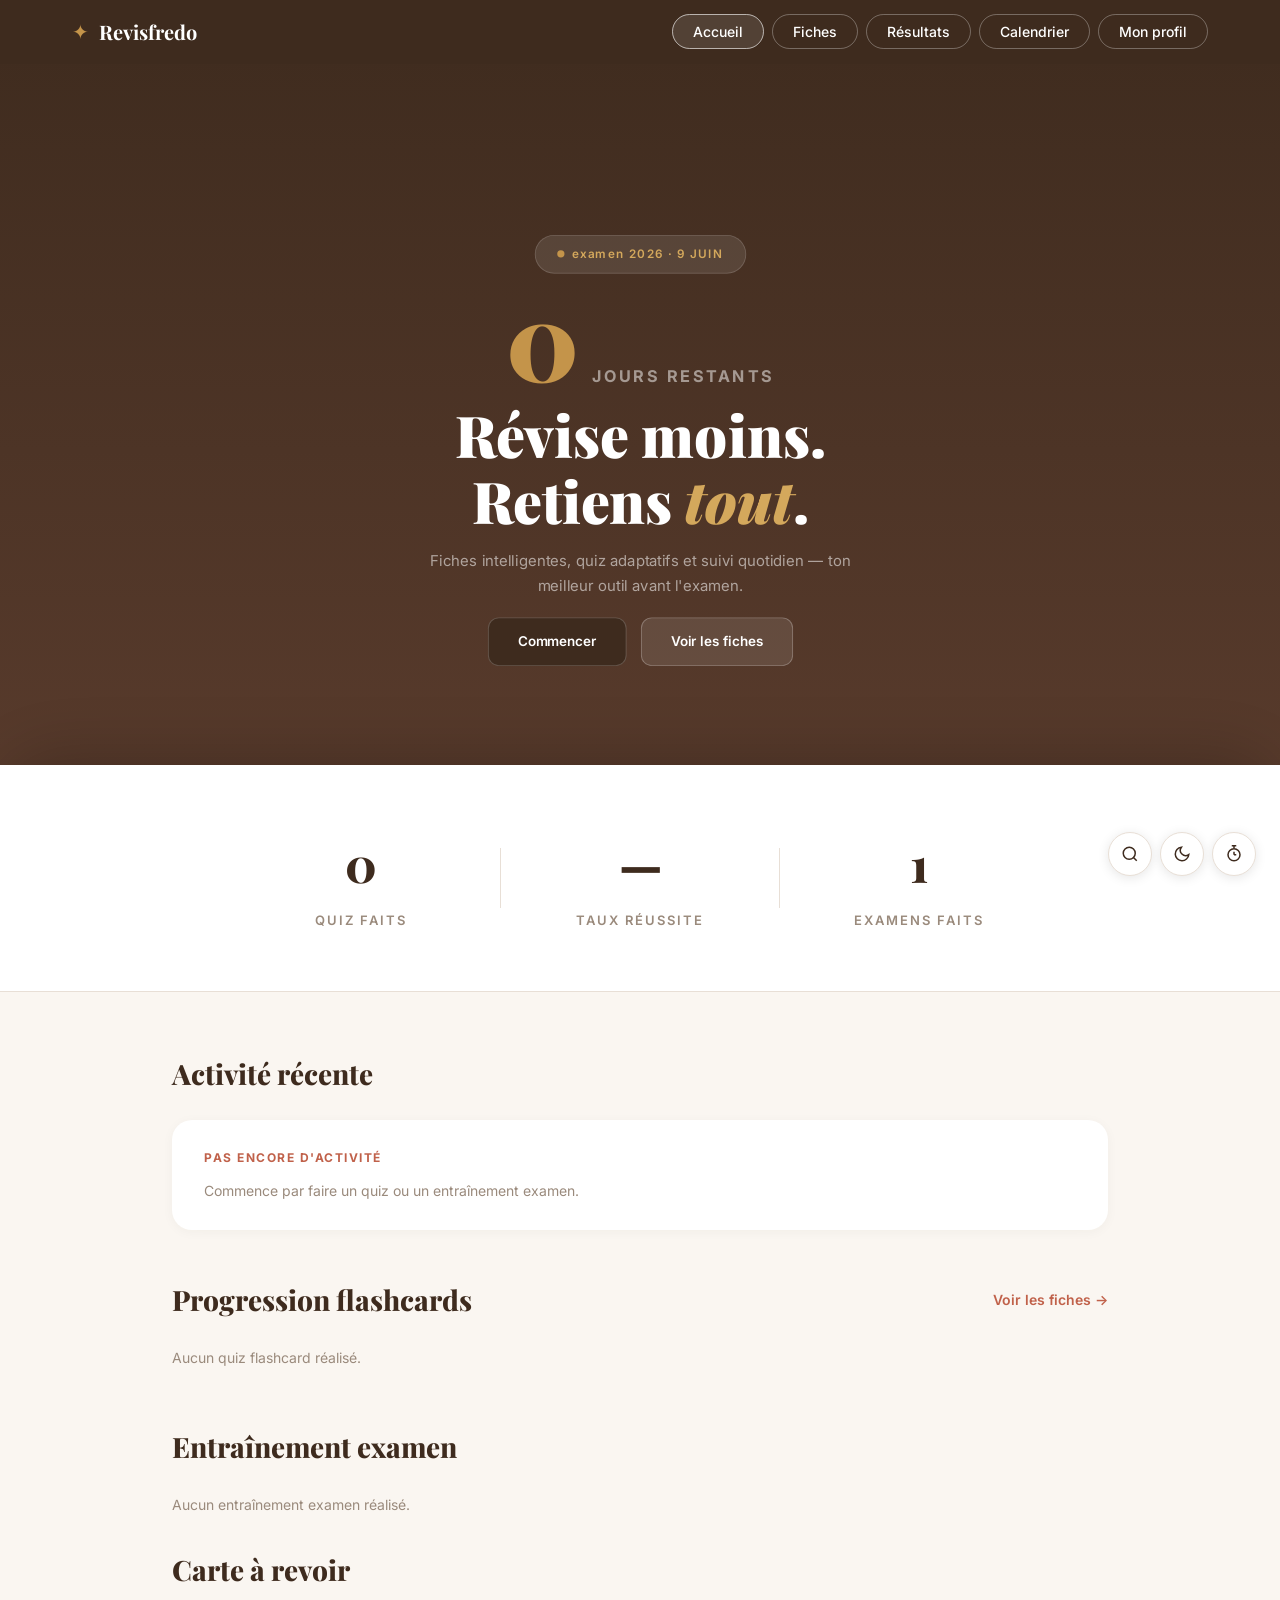
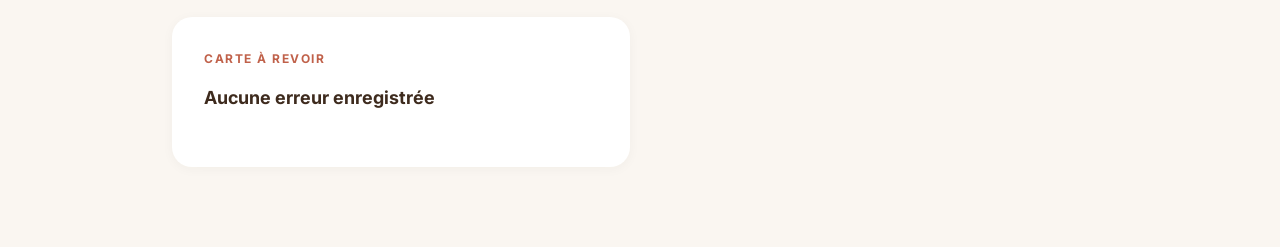
==== commit 63b3a775: "Ajout mode sombre, timer pomodoro, recherche (Ctrl+K) et raccourcis clavier - Mode sombre avec toggl" ====
--- a/index.html
+++ b/index.html
@@ -6,6 +6,7 @@
     <title>Revisfredo — Révise moins. Retiens tout.</title>
     <link rel="stylesheet" href="css/style.css">
     <link href="https://fonts.googleapis.com/css2?family=Playfair+Display:ital,wght@0,700;0,800;0,900;1,700;1,800&family=Inter:wght@400;500;600;700&display=swap" rel="stylesheet">
+<script>if(localStorage.getItem("revisfredo_theme")==="dark")document.documentElement.setAttribute("data-theme","dark")</script>
 </head>
 <body>
 
@@ -292,5 +293,6 @@
     })();
     </script>
 
+<script src="js/global.js"></script>
 </body>
 </html>
--- a/css/style.css
+++ b/css/style.css
@@ -983,3 +983,478 @@
         font-size: 28px;
     }
 }
+
+/* ===== DARK MODE ===== */
+[data-theme="dark"] {
+    --brown-dark: #1a1520;
+    --brown-medium: #2a2030;
+    --brown-light: #a090b0;
+    --cream: #1e1a24;
+    --cream-dark: #16121c;
+    --gold: #D4A85C;
+    --gold-light: #E0B96E;
+    --red-soft: #E07A63;
+    --green-soft: #8FB87F;
+    --text-dark: #E8E0F0;
+    --text-muted: #8A7E96;
+    --white: #242030;
+    --border: #3A3244;
+}
+
+[data-theme="dark"] body {
+    background: #1a1520;
+}
+
+[data-theme="dark"] .navbar {
+    background: #1a1520;
+}
+
+[data-theme="dark"] .hero {
+    background: linear-gradient(180deg, #1a1520 0%, #2a2030 100%);
+}
+
+[data-theme="dark"] .content-panel {
+    background: #242030;
+    box-shadow: 0 -10px 60px rgba(0, 0, 0, 0.4);
+}
+
+[data-theme="dark"] .stats {
+    background: #242030;
+    border-bottom-color: #3A3244;
+}
+
+[data-theme="dark"] .main-content {
+    background: #1e1a24;
+}
+
+[data-theme="dark"] .today-card,
+[data-theme="dark"] .matiere-card,
+[data-theme="dark"] .quiz-card {
+    background: #2a2535;
+    box-shadow: 0 2px 12px rgba(0, 0, 0, 0.2);
+}
+
+[data-theme="dark"] .matiere-card:hover {
+    box-shadow: 0 8px 24px rgba(0, 0, 0, 0.3);
+}
+
+[data-theme="dark"] .streak-card {
+    background: #16121c;
+}
+
+[data-theme="dark"] .progress-bar {
+    background: #3A3244;
+}
+
+[data-theme="dark"] .btn-outline {
+    background: rgba(255, 255, 255, 0.05);
+    border-color: rgba(255, 255, 255, 0.15);
+}
+
+[data-theme="dark"] .quiz-option {
+    background: #2a2535;
+    border-color: #3A3244;
+    color: #E8E0F0;
+}
+
+[data-theme="dark"] .icon-math,
+[data-theme="dark"] .icon-history,
+[data-theme="dark"] .icon-svt {
+    background: #3A3244;
+}
+
+/* Dark mode — sun/moon icons */
+[data-theme="dark"] .icon-sun { display: inline; }
+[data-theme="dark"] .icon-moon { display: none; }
+
+/* ===== GLOBAL TOOLBAR ===== */
+#globalToolbar {
+    position: fixed;
+    bottom: 24px;
+    right: 24px;
+    z-index: 9000;
+    display: flex;
+    gap: 8px;
+    align-items: center;
+}
+
+.toolbar-btn {
+    width: 44px;
+    height: 44px;
+    border-radius: 50%;
+    border: 1.5px solid var(--border);
+    background: var(--white);
+    color: var(--text-dark);
+    cursor: pointer;
+    display: flex;
+    align-items: center;
+    justify-content: center;
+    transition: all 0.2s ease;
+    box-shadow: 0 2px 12px rgba(0,0,0,0.1);
+}
+
+.toolbar-btn:hover {
+    transform: scale(1.1);
+    box-shadow: 0 4px 16px rgba(0,0,0,0.15);
+}
+
+.toolbar-btn svg {
+    stroke: var(--text-dark);
+}
+
+/* Sun/moon toggle */
+.icon-sun { display: none; }
+.icon-moon { display: inline; }
+
+/* ===== POMODORO PANEL ===== */
+#pomodoroPanel {
+    position: fixed;
+    bottom: 80px;
+    right: 24px;
+    z-index: 9000;
+    background: var(--white);
+    border: 1.5px solid var(--border);
+    border-radius: 20px;
+    padding: 24px;
+    width: 220px;
+    box-shadow: 0 8px 32px rgba(0,0,0,0.12);
+    opacity: 0;
+    visibility: hidden;
+    transform: translateY(10px) scale(0.95);
+    transition: all 0.25s ease;
+}
+
+#pomodoroPanel.open {
+    opacity: 1;
+    visibility: visible;
+    transform: translateY(0) scale(1);
+}
+
+.pom-header {
+    display: flex;
+    justify-content: space-between;
+    align-items: center;
+    margin-bottom: 16px;
+}
+
+.pom-header span:first-child {
+    font-size: 11px;
+    font-weight: 700;
+    letter-spacing: 2px;
+    color: var(--gold);
+}
+
+.pom-sessions {
+    font-size: 12px;
+    color: var(--text-muted);
+}
+
+.pom-time {
+    font-family: 'Playfair Display', serif;
+    font-size: 48px;
+    font-weight: 800;
+    color: var(--text-dark);
+    text-align: center;
+    line-height: 1;
+    margin-bottom: 20px;
+}
+
+.pom-controls {
+    display: flex;
+    gap: 10px;
+    justify-content: center;
+}
+
+.pom-btn {
+    width: 44px;
+    height: 44px;
+    border-radius: 50%;
+    border: 1.5px solid var(--border);
+    background: var(--cream);
+    color: var(--text-dark);
+    font-size: 18px;
+    cursor: pointer;
+    display: flex;
+    align-items: center;
+    justify-content: center;
+    transition: all 0.2s;
+}
+
+.pom-btn:hover {
+    background: var(--gold);
+    color: #fff;
+    border-color: var(--gold);
+}
+
+.pom-btn-reset {
+    font-size: 20px;
+}
+
+/* ===== SEARCH MODAL ===== */
+#searchModal {
+    position: fixed;
+    top: 0; left: 0; right: 0; bottom: 0;
+    z-index: 10000;
+    display: flex;
+    align-items: flex-start;
+    justify-content: center;
+    padding-top: 15vh;
+    opacity: 0;
+    visibility: hidden;
+    transition: all 0.2s ease;
+}
+
+#searchModal.open {
+    opacity: 1;
+    visibility: visible;
+}
+
+#searchModal .search-backdrop {
+    position: absolute;
+    inset: 0;
+    background: rgba(0,0,0,0.5);
+    backdrop-filter: blur(4px);
+}
+
+.search-content {
+    position: relative;
+    width: 560px;
+    max-width: 90vw;
+    background: var(--white);
+    border: 1.5px solid var(--border);
+    border-radius: 16px;
+    box-shadow: 0 16px 64px rgba(0,0,0,0.2);
+    overflow: hidden;
+    transform: translateY(-10px) scale(0.98);
+    transition: transform 0.2s ease;
+}
+
+#searchModal.open .search-content {
+    transform: translateY(0) scale(1);
+}
+
+.search-header {
+    display: flex;
+    align-items: center;
+    gap: 12px;
+    padding: 16px 20px;
+    border-bottom: 1px solid var(--border);
+}
+
+.search-header svg {
+    stroke: var(--text-muted);
+    flex-shrink: 0;
+}
+
+#searchInput {
+    flex: 1;
+    border: none;
+    background: transparent;
+    font-size: 16px;
+    font-family: inherit;
+    color: var(--text-dark);
+    outline: none;
+}
+
+#searchInput::placeholder {
+    color: var(--text-muted);
+}
+
+.search-kbd {
+    font-size: 11px;
+    font-weight: 600;
+    padding: 3px 8px;
+    border-radius: 6px;
+    background: var(--cream);
+    border: 1px solid var(--border);
+    color: var(--text-muted);
+    font-family: inherit;
+}
+
+.search-results {
+    max-height: 340px;
+    overflow-y: auto;
+    padding: 8px;
+}
+
+.search-item {
+    display: flex;
+    flex-direction: column;
+    gap: 2px;
+    padding: 12px 16px;
+    border-radius: 10px;
+    text-decoration: none;
+    color: var(--text-dark);
+    transition: background 0.15s;
+}
+
+.search-item:hover,
+.search-item.selected {
+    background: var(--cream);
+}
+
+.search-item-name {
+    font-size: 15px;
+    font-weight: 600;
+}
+
+.search-item-code {
+    font-size: 12px;
+    font-weight: 700;
+    color: var(--gold);
+    margin-left: 8px;
+}
+
+.search-item-desc {
+    font-size: 13px;
+    color: var(--text-muted);
+}
+
+.search-empty {
+    padding: 24px;
+    text-align: center;
+    color: var(--text-muted);
+    font-size: 14px;
+}
+
+.search-footer {
+    display: flex;
+    gap: 20px;
+    padding: 10px 20px;
+    border-top: 1px solid var(--border);
+    font-size: 12px;
+    color: var(--text-muted);
+}
+
+.search-footer kbd {
+    font-size: 11px;
+    font-weight: 600;
+    padding: 2px 6px;
+    border-radius: 4px;
+    background: var(--cream);
+    border: 1px solid var(--border);
+    color: var(--text-muted);
+    font-family: inherit;
+    margin-right: 4px;
+}
+
+/* ===== KEYBOARD HELP MODAL ===== */
+#kbHelp {
+    position: fixed;
+    top: 0; left: 0; right: 0; bottom: 0;
+    z-index: 10000;
+    display: flex;
+    align-items: center;
+    justify-content: center;
+    opacity: 0;
+    visibility: hidden;
+    transition: all 0.2s ease;
+}
+
+#kbHelp.open {
+    opacity: 1;
+    visibility: visible;
+}
+
+.kb-content {
+    position: relative;
+    width: 420px;
+    max-width: 90vw;
+    background: var(--white);
+    border: 1.5px solid var(--border);
+    border-radius: 20px;
+    padding: 32px;
+    box-shadow: 0 16px 64px rgba(0,0,0,0.2);
+}
+
+.kb-content h3 {
+    font-family: 'Playfair Display', serif;
+    font-size: 22px;
+    font-weight: 800;
+    color: var(--text-dark);
+    margin-bottom: 24px;
+}
+
+.kb-grid {
+    display: flex;
+    flex-direction: column;
+    gap: 12px;
+}
+
+.kb-item {
+    display: flex;
+    justify-content: space-between;
+    align-items: center;
+}
+
+.kb-item kbd {
+    font-size: 13px;
+    font-weight: 600;
+    padding: 4px 10px;
+    border-radius: 8px;
+    background: var(--cream);
+    border: 1px solid var(--border);
+    color: var(--text-dark);
+    font-family: inherit;
+    min-width: 80px;
+    text-align: center;
+}
+
+.kb-item span {
+    font-size: 14px;
+    color: var(--text-muted);
+}
+
+.kb-divider {
+    font-size: 11px;
+    font-weight: 700;
+    letter-spacing: 2px;
+    color: var(--gold);
+    text-transform: uppercase;
+    margin-top: 8px;
+    padding-top: 8px;
+    border-top: 1px solid var(--border);
+}
+
+.kb-close {
+    margin-top: 24px;
+    width: 100%;
+    padding: 12px;
+    border-radius: 12px;
+    border: 1.5px solid var(--border);
+    background: var(--cream);
+    color: var(--text-dark);
+    font-size: 14px;
+    font-weight: 600;
+    font-family: inherit;
+    cursor: pointer;
+    transition: all 0.2s;
+}
+
+.kb-close:hover {
+    background: var(--gold);
+    color: #fff;
+    border-color: var(--gold);
+}
+
+/* ===== RESPONSIVE TOOLBAR ===== */
+@media (max-width: 768px) {
+    #globalToolbar {
+        bottom: 16px;
+        right: 16px;
+        gap: 6px;
+    }
+    .toolbar-btn {
+        width: 40px;
+        height: 40px;
+    }
+    #pomodoroPanel {
+        bottom: 70px;
+        right: 16px;
+        width: 200px;
+        padding: 20px;
+    }
+    .pom-time {
+        font-size: 40px;
+    }
+}
